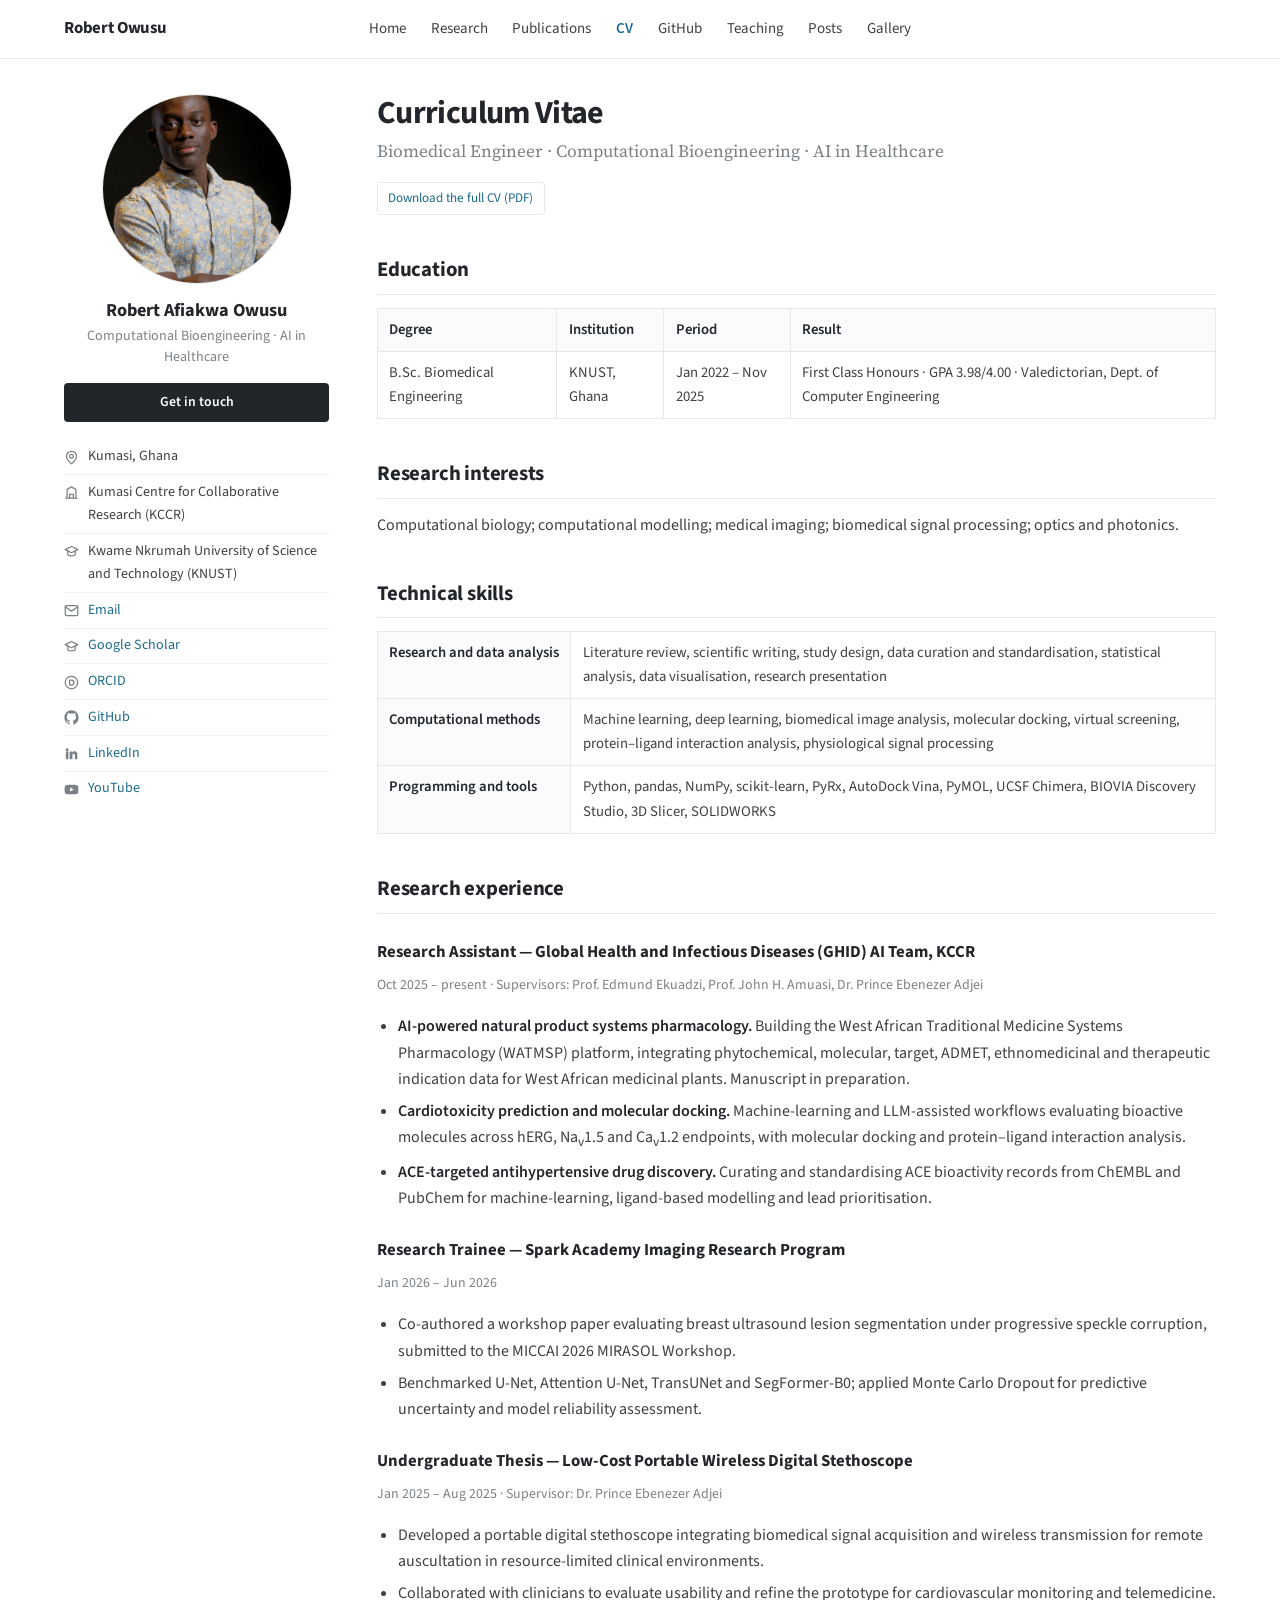
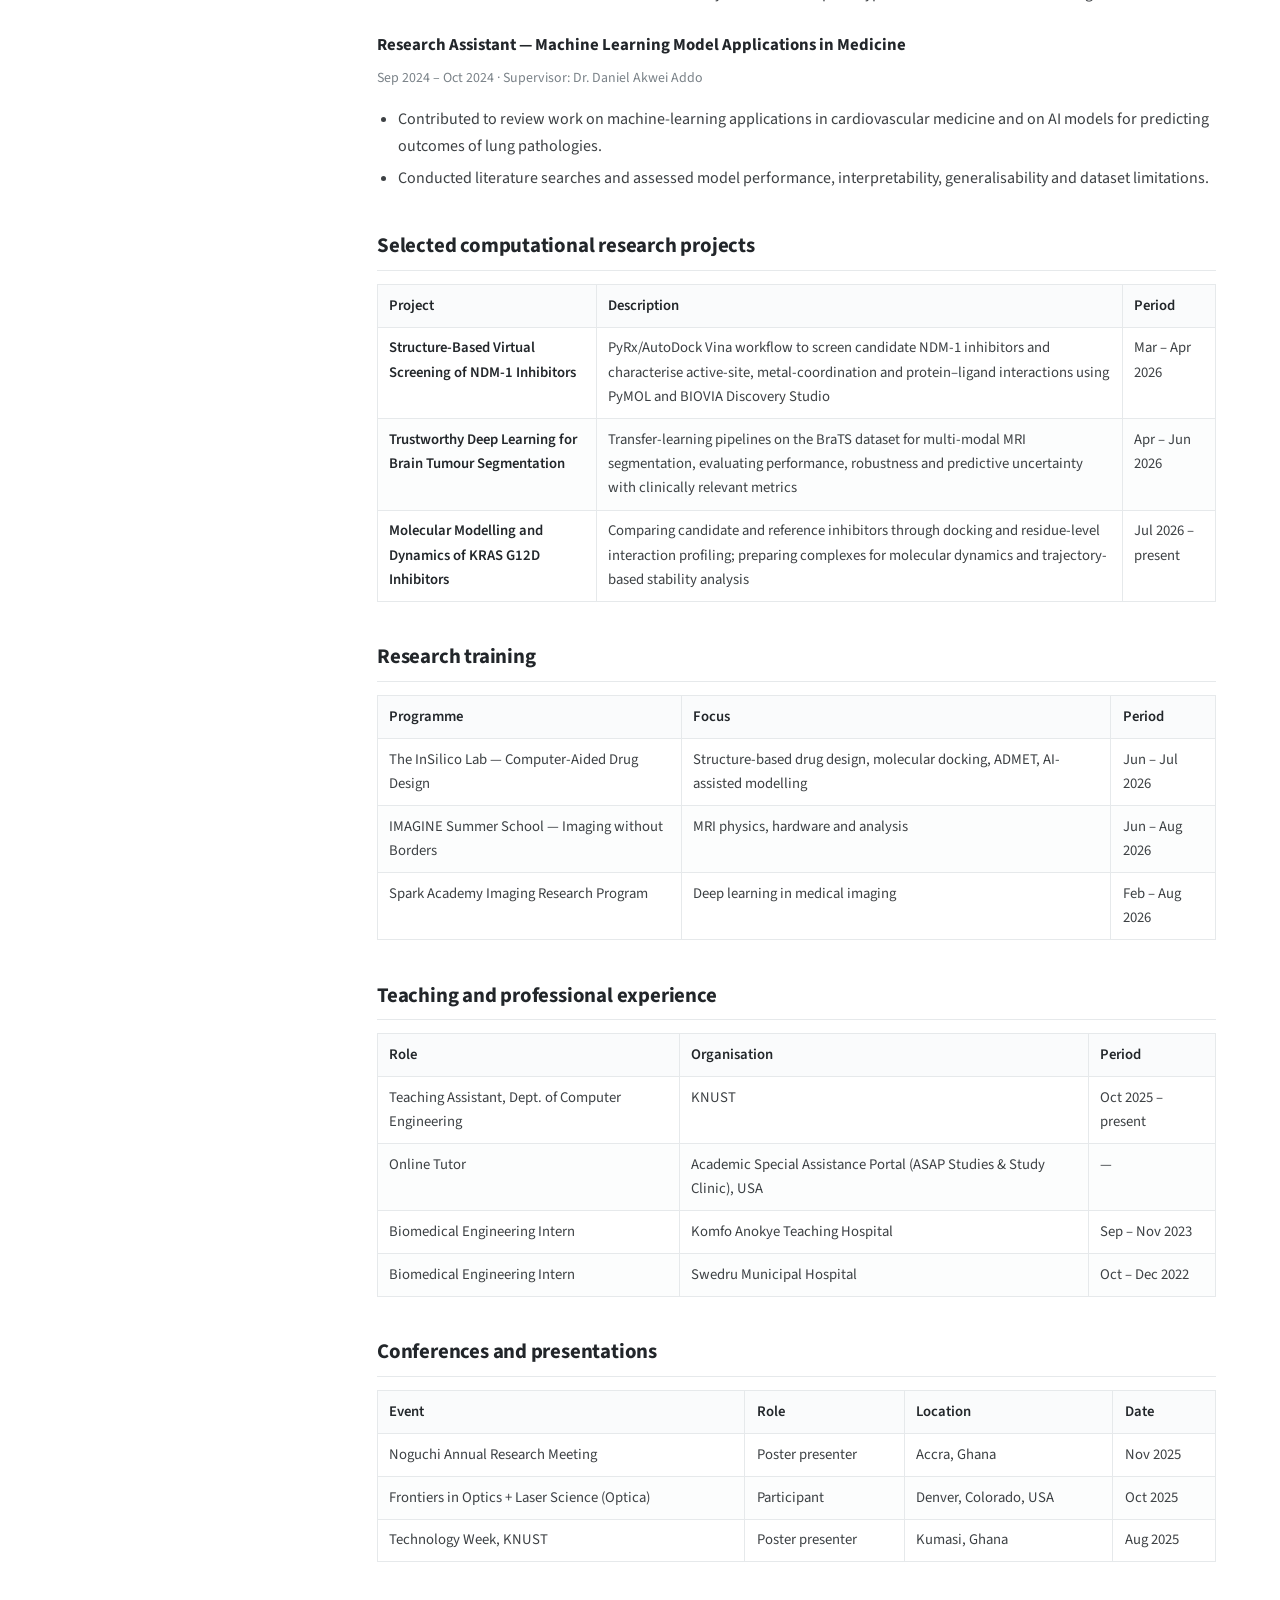
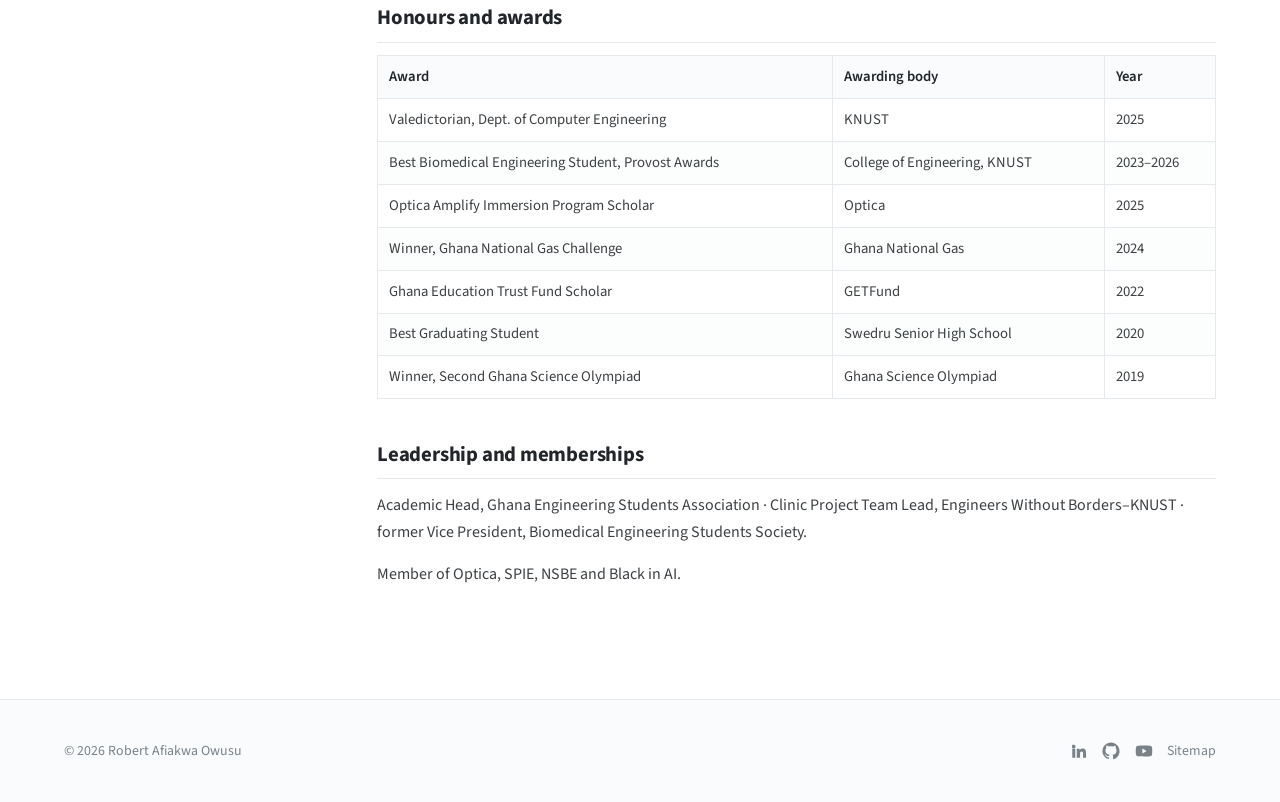
==== cv/index.html @ a3a6f6d8 "Research Portfolio" ====
<!DOCTYPE html>
<html lang="en">
<head>
<meta charset="utf-8">
<meta name="viewport" content="width=device-width, initial-scale=1">
<title>CV · Robert Afiakwa Owusu</title>
<meta name="description" content="Curriculum vitae of Robert Afiakwa Owusu.">
<meta name="author" content="Robert Afiakwa Owusu">
<meta property="og:site_name" content="Robert Afiakwa Owusu">
<meta property="og:title" content="CV">
<meta property="og:description" content="Curriculum vitae of Robert Afiakwa Owusu.">
<meta property="og:type" content="website">
<meta property="og:image" content="https://raowusu15.github.io/assets/img/headshot.jpg">
<meta name="theme-color" content="#ffffff">
<link rel="icon" href="../assets/img/headshot.jpg">
<link rel="preconnect" href="https://fonts.googleapis.com">
<link rel="preconnect" href="https://fonts.gstatic.com" crossorigin>
<link href="https://fonts.googleapis.com/css2?family=Source+Sans+3:wght@400;600;700&family=Source+Serif+4:opsz,wght@8..60,400;8..60,600&display=swap" rel="stylesheet">
<link rel="stylesheet" href="../assets/css/style.css">
</head>
<body data-root="../">
<a class="skip-link" href="#main">Skip to content</a>

<header class="masthead">
  <div class="masthead__inner">
    <a class="masthead__brand" href="../">Robert Owusu</a>
    <nav class="nav" aria-label="Main">
        <a href="../">Home</a>
        <a href="../research/">Research</a>
        <a href="../publications/">Publications</a>
        <a href="../cv/" aria-current="page">CV</a>
        <a href="../github/">GitHub</a>
        <a href="../teaching/">Teaching</a>
        <a href="../blog/">Posts</a>
        <a href="../gallery/">Gallery</a>
    </nav>
    <button class="nav-toggle" aria-label="Menu" aria-expanded="false">
      <svg width="18" height="18" viewBox="0 0 24 24" fill="none" stroke="currentColor" stroke-width="2" stroke-linecap="round"><path d="M3 6h18M3 12h18M3 18h18"/></svg>
    </button>
  </div>
</header>

<div class="wrap">
      <aside class="author">
        <div class="author__avatar">
          <img src="../assets/img/headshot.jpg" alt="Robert Afiakwa Owusu" width="190" height="190">
        </div>
        <div>
          <h2 class="author__name">Robert Afiakwa Owusu</h2>
          <p class="author__role">Computational Bioengineering &middot; AI in Healthcare</p>
          <a class="author__cta" href="mailto:robertowusu118@gmail.com">Get in touch</a>
          <ul class="author__meta">
            <li><svg viewBox="0 0 24 24" fill="none" stroke="currentColor" stroke-width="2" stroke-linecap="round" stroke-linejoin="round"><path d="M20 10c0 6-8 12-8 12s-8-6-8-12a8 8 0 0116 0z"/><circle cx="12" cy="10" r="3"/></svg><span>Kumasi, Ghana</span></li>
            <li><svg viewBox="0 0 24 24" fill="none" stroke="currentColor" stroke-width="2" stroke-linecap="round" stroke-linejoin="round"><path d="M3 21h18M5 21V7l7-4 7 4v14"/><path d="M9 21v-6h6v6"/></svg><span>Kumasi Centre for Collaborative Research (KCCR)</span></li>
            <li><svg viewBox="0 0 24 24" fill="none" stroke="currentColor" stroke-width="2" stroke-linecap="round" stroke-linejoin="round"><path d="M22 9 12 4 2 9l10 5 10-5z"/><path d="M6 11v5c0 1.7 2.7 3 6 3s6-1.3 6-3v-5"/></svg><span>Kwame Nkrumah University of Science and Technology (KNUST)</span></li>
            <li><svg viewBox="0 0 24 24" fill="none" stroke="currentColor" stroke-width="2" stroke-linecap="round" stroke-linejoin="round"><rect x="2" y="4" width="20" height="16" rx="2"/><path d="m2 6 10 7L22 6"/></svg><a href="mailto:robertowusu118@gmail.com">Email</a></li>
            <li><svg viewBox="0 0 24 24" fill="none" stroke="currentColor" stroke-width="2" stroke-linecap="round" stroke-linejoin="round"><path d="M22 9 12 4 2 9l10 5 10-5z"/><path d="M6 11v5c0 1.7 2.7 3 6 3s6-1.3 6-3v-5"/></svg><a href="https://scholar.google.com/citations?user=YOUR_ID" target="_blank" rel="noopener">Google Scholar</a></li>
            <li><svg viewBox="0 0 24 24" fill="none" stroke="currentColor" stroke-width="2" stroke-linecap="round" stroke-linejoin="round"><circle cx="12" cy="12" r="10"/><path d="M9 8v8M9 8h3a4 4 0 010 8H9"/></svg><a href="https://orcid.org/0000-0000-0000-0000" target="_blank" rel="noopener">ORCID</a></li>
            <li><svg viewBox="0 0 24 24" fill="currentColor"><path d="M12 .5C5.7.5.6 5.6.6 12c0 5 3.3 9.3 7.8 10.8.6.1.8-.2.8-.6v-2c-3.2.7-3.9-1.5-3.9-1.5-.5-1.3-1.3-1.7-1.3-1.7-1-.7.1-.7.1-.7 1.1.1 1.7 1.2 1.7 1.2 1 1.8 2.7 1.3 3.4 1 .1-.7.4-1.3.7-1.6-2.6-.3-5.3-1.3-5.3-5.8 0-1.3.5-2.3 1.2-3.2 0-.3-.5-1.5.1-3.1 0 0 1-.3 3.2 1.2a11 11 0 015.8 0C17.1 4.6 18 4.9 18 4.9c.6 1.6.2 2.8.1 3.1.8.9 1.2 1.9 1.2 3.2 0 4.5-2.7 5.5-5.3 5.8.4.4.8 1.1.8 2.2v3.3c0 .3.2.7.8.6 4.5-1.5 7.8-5.8 7.8-10.8C23.4 5.6 18.3.5 12 .5z"/></svg><a href="https://github.com/raowusu15" target="_blank" rel="noopener">GitHub</a></li>
            <li><svg viewBox="0 0 24 24" fill="currentColor"><path d="M4.98 3.5a2.5 2.5 0 11-.02 5 2.5 2.5 0 01.02-5zM3 8.98h4V21H3zM9 8.98h3.8v1.64h.06c.53-1 1.83-2.06 3.76-2.06 4.02 0 4.76 2.65 4.76 6.1V21h-4v-5.5c0-1.31-.02-3-1.83-3-1.83 0-2.11 1.43-2.11 2.9V21H9z"/></svg><a href="https://www.linkedin.com/in/robertowusu1" target="_blank" rel="noopener">LinkedIn</a></li>
            <li><svg viewBox="0 0 24 24" fill="currentColor"><path d="M23 12s0-3.4-.4-5a2.9 2.9 0 00-2-2C18.8 4.5 12 4.5 12 4.5s-6.8 0-8.6.5a2.9 2.9 0 00-2 2C1 8.6 1 12 1 12s0 3.4.4 5a2.9 2.9 0 002 2c1.8.5 8.6.5 8.6.5s6.8 0 8.6-.5a2.9 2.9 0 002-2c.4-1.6.4-5 .4-5zM9.8 15.3V8.7l5.7 3.3z"/></svg><a href="https://youtube.com/@calculusfamily7274" target="_blank" rel="noopener">YouTube</a></li>
          </ul>
        </div>
      </aside>
  <main class="content" id="main">
    <h1 class="page-title">Curriculum Vitae</h1>
    <p class="page-lede">Biomedical Engineer &middot; Computational Bioengineering &middot; AI in Healthcare</p>
    <p><a class="pill" href="../files/Robert_Owusu_CV.pdf" target="_blank" rel="noopener">Download the full CV (PDF)</a></p>

    <h2>Education</h2>
    <div class="table-wrap"><table>
      <thead><tr><th>Degree</th><th>Institution</th><th>Period</th><th>Result</th></tr></thead>
      <tbody><tr><td>B.Sc. Biomedical Engineering</td><td>KNUST, Ghana</td><td>Jan 2022 &ndash; Nov 2025</td>
      <td>First Class Honours &middot; GPA 3.98/4.00 &middot; Valedictorian, Dept. of Computer Engineering</td></tr></tbody>
    </table></div>

    <h2>Research interests</h2>
    <p>Computational biology; computational modelling; medical imaging; biomedical signal processing; optics and photonics.</p>

    <h2>Technical skills</h2>
    <div class="table-wrap"><table><tbody>
      <tr><th>Research and data analysis</th><td>Literature review, scientific writing, study design, data curation and standardisation, statistical analysis, data visualisation, research presentation</td></tr>
      <tr><th>Computational methods</th><td>Machine learning, deep learning, biomedical image analysis, molecular docking, virtual screening, protein&ndash;ligand interaction analysis, physiological signal processing</td></tr>
      <tr><th>Programming and tools</th><td>Python, pandas, NumPy, scikit-learn, PyRx, AutoDock Vina, PyMOL, UCSF Chimera, BIOVIA Discovery Studio, 3D Slicer, SOLIDWORKS</td></tr>
    </tbody></table></div>

    <h2>Research experience</h2>

    <h3>Research Assistant &mdash; Global Health and Infectious Diseases (GHID) AI Team, KCCR</h3>
    <p class="entry__meta">Oct 2025 &ndash; present &middot; Supervisors: Prof. Edmund Ekuadzi, Prof. John H. Amuasi, Dr. Prince Ebenezer Adjei</p>
    <ul>
      <li><strong>AI-powered natural product systems pharmacology.</strong> Building the West African Traditional
        Medicine Systems Pharmacology (WATMSP) platform, integrating phytochemical, molecular, target, ADMET,
        ethnomedicinal and therapeutic indication data for West African medicinal plants. Manuscript in preparation.</li>
      <li><strong>Cardiotoxicity prediction and molecular docking.</strong> Machine-learning and LLM-assisted
        workflows evaluating bioactive molecules across hERG, Na<sub>v</sub>1.5 and Ca<sub>v</sub>1.2 endpoints,
        with molecular docking and protein&ndash;ligand interaction analysis.</li>
      <li><strong>ACE-targeted antihypertensive drug discovery.</strong> Curating and standardising ACE
        bioactivity records from ChEMBL and PubChem for machine-learning, ligand-based modelling and lead
        prioritisation.</li>
    </ul>

    <h3>Research Trainee &mdash; Spark Academy Imaging Research Program</h3>
    <p class="entry__meta">Jan 2026 &ndash; Jun 2026</p>
    <ul>
      <li>Co-authored a workshop paper evaluating breast ultrasound lesion segmentation under progressive
        speckle corruption, submitted to the MICCAI 2026 MIRASOL Workshop.</li>
      <li>Benchmarked U-Net, Attention U-Net, TransUNet and SegFormer-B0; applied Monte Carlo Dropout for
        predictive uncertainty and model reliability assessment.</li>
    </ul>

    <h3>Undergraduate Thesis &mdash; Low-Cost Portable Wireless Digital Stethoscope</h3>
    <p class="entry__meta">Jan 2025 &ndash; Aug 2025 &middot; Supervisor: Dr. Prince Ebenezer Adjei</p>
    <ul>
      <li>Developed a portable digital stethoscope integrating biomedical signal acquisition and wireless
        transmission for remote auscultation in resource-limited clinical environments.</li>
      <li>Collaborated with clinicians to evaluate usability and refine the prototype for cardiovascular
        monitoring and telemedicine.</li>
    </ul>

    <h3>Research Assistant &mdash; Machine Learning Model Applications in Medicine</h3>
    <p class="entry__meta">Sep 2024 &ndash; Oct 2024 &middot; Supervisor: Dr. Daniel Akwei Addo</p>
    <ul>
      <li>Contributed to review work on machine-learning applications in cardiovascular medicine and on AI
        models for predicting outcomes of lung pathologies.</li>
      <li>Conducted literature searches and assessed model performance, interpretability, generalisability
        and dataset limitations.</li>
    </ul>

    <h2>Selected computational research projects</h2>
    <div class="table-wrap"><table>
      <thead><tr><th>Project</th><th>Description</th><th>Period</th></tr></thead>
      <tbody>
        <tr><td><strong>Structure-Based Virtual Screening of NDM-1 Inhibitors</strong></td>
            <td>PyRx/AutoDock Vina workflow to screen candidate NDM-1 inhibitors and characterise active-site,
                metal-coordination and protein&ndash;ligand interactions using PyMOL and BIOVIA Discovery Studio</td>
            <td>Mar &ndash; Apr 2026</td></tr>
        <tr><td><strong>Trustworthy Deep Learning for Brain Tumour Segmentation</strong></td>
            <td>Transfer-learning pipelines on the BraTS dataset for multi-modal MRI segmentation, evaluating
                performance, robustness and predictive uncertainty with clinically relevant metrics</td>
            <td>Apr &ndash; Jun 2026</td></tr>
        <tr><td><strong>Molecular Modelling and Dynamics of KRAS G12D Inhibitors</strong></td>
            <td>Comparing candidate and reference inhibitors through docking and residue-level interaction
                profiling; preparing complexes for molecular dynamics and trajectory-based stability analysis</td>
            <td>Jul 2026 &ndash; present</td></tr>
      </tbody>
    </table></div>

    <h2>Research training</h2>
    <div class="table-wrap"><table>
      <thead><tr><th>Programme</th><th>Focus</th><th>Period</th></tr></thead>
      <tbody>
        <tr><td>The InSilico Lab &mdash; Computer-Aided Drug Design</td><td>Structure-based drug design, molecular docking, ADMET, AI-assisted modelling</td><td>Jun &ndash; Jul 2026</td></tr>
        <tr><td>IMAGINE Summer School &mdash; Imaging without Borders</td><td>MRI physics, hardware and analysis</td><td>Jun &ndash; Aug 2026</td></tr>
        <tr><td>Spark Academy Imaging Research Program</td><td>Deep learning in medical imaging</td><td>Feb &ndash; Aug 2026</td></tr>
      </tbody>
    </table></div>

    <h2>Teaching and professional experience</h2>
    <div class="table-wrap"><table>
      <thead><tr><th>Role</th><th>Organisation</th><th>Period</th></tr></thead>
      <tbody>
        <tr><td>Teaching Assistant, Dept. of Computer Engineering</td><td>KNUST</td><td>Oct 2025 &ndash; present</td></tr>
        <tr><td>Online Tutor</td><td>Academic Special Assistance Portal (ASAP Studies &amp; Study Clinic), USA</td><td>&mdash;</td></tr>
        <tr><td>Biomedical Engineering Intern</td><td>Komfo Anokye Teaching Hospital</td><td>Sep &ndash; Nov 2023</td></tr>
        <tr><td>Biomedical Engineering Intern</td><td>Swedru Municipal Hospital</td><td>Oct &ndash; Dec 2022</td></tr>
      </tbody>
    </table></div>

    <h2>Conferences and presentations</h2>
    <div class="table-wrap"><table>
      <thead><tr><th>Event</th><th>Role</th><th>Location</th><th>Date</th></tr></thead>
      <tbody>
        <tr><td>Noguchi Annual Research Meeting</td><td>Poster presenter</td><td>Accra, Ghana</td><td>Nov 2025</td></tr>
        <tr><td>Frontiers in Optics + Laser Science (Optica)</td><td>Participant</td><td>Denver, Colorado, USA</td><td>Oct 2025</td></tr>
        <tr><td>Technology Week, KNUST</td><td>Poster presenter</td><td>Kumasi, Ghana</td><td>Aug 2025</td></tr>
      </tbody>
    </table></div>

    <h2>Honours and awards</h2>
    <div class="table-wrap"><table>
      <thead><tr><th>Award</th><th>Awarding body</th><th>Year</th></tr></thead>
      <tbody>
        <tr><td>Valedictorian, Dept. of Computer Engineering</td><td>KNUST</td><td>2025</td></tr>
        <tr><td>Best Biomedical Engineering Student, Provost Awards</td><td>College of Engineering, KNUST</td><td>2023&ndash;2026</td></tr>
        <tr><td>Optica Amplify Immersion Program Scholar</td><td>Optica</td><td>2025</td></tr>
        <tr><td>Winner, Ghana National Gas Challenge</td><td>Ghana National Gas</td><td>2024</td></tr>
        <tr><td>Ghana Education Trust Fund Scholar</td><td>GETFund</td><td>2022</td></tr>
        <tr><td>Best Graduating Student</td><td>Swedru Senior High School</td><td>2020</td></tr>
        <tr><td>Winner, Second Ghana Science Olympiad</td><td>Ghana Science Olympiad</td><td>2019</td></tr>
      </tbody>
    </table></div>

    <h2>Leadership and memberships</h2>
    <p>Academic Head, Ghana Engineering Students Association &middot; Clinic Project Team Lead, Engineers
      Without Borders&ndash;KNUST &middot; former Vice President, Biomedical Engineering Students Society.</p>
    <p>Member of Optica, SPIE, NSBE and Black in AI.</p>

  </main>
</div>

<footer class="footer">
  <div class="footer__inner">
    <p>&copy; <span id="year">2026</span> Robert Afiakwa Owusu</p>
    <div class="footer__social">
      <a href="https://www.linkedin.com/in/robertowusu1" target="_blank" rel="noopener" aria-label="LinkedIn"><svg viewBox="0 0 24 24" fill="currentColor"><path d="M4.98 3.5a2.5 2.5 0 11-.02 5 2.5 2.5 0 01.02-5zM3 8.98h4V21H3zM9 8.98h3.8v1.64h.06c.53-1 1.83-2.06 3.76-2.06 4.02 0 4.76 2.65 4.76 6.1V21h-4v-5.5c0-1.31-.02-3-1.83-3-1.83 0-2.11 1.43-2.11 2.9V21H9z"/></svg></a>
      <a href="https://github.com/raowusu15" target="_blank" rel="noopener" aria-label="GitHub"><svg viewBox="0 0 24 24" fill="currentColor"><path d="M12 .5C5.7.5.6 5.6.6 12c0 5 3.3 9.3 7.8 10.8.6.1.8-.2.8-.6v-2c-3.2.7-3.9-1.5-3.9-1.5-.5-1.3-1.3-1.7-1.3-1.7-1-.7.1-.7.1-.7 1.1.1 1.7 1.2 1.7 1.2 1 1.8 2.7 1.3 3.4 1 .1-.7.4-1.3.7-1.6-2.6-.3-5.3-1.3-5.3-5.8 0-1.3.5-2.3 1.2-3.2 0-.3-.5-1.5.1-3.1 0 0 1-.3 3.2 1.2a11 11 0 015.8 0C17.1 4.6 18 4.9 18 4.9c.6 1.6.2 2.8.1 3.1.8.9 1.2 1.9 1.2 3.2 0 4.5-2.7 5.5-5.3 5.8.4.4.8 1.1.8 2.2v3.3c0 .3.2.7.8.6 4.5-1.5 7.8-5.8 7.8-10.8C23.4 5.6 18.3.5 12 .5z"/></svg></a>
      <a href="https://youtube.com/@calculusfamily7274" target="_blank" rel="noopener" aria-label="YouTube"><svg viewBox="0 0 24 24" fill="currentColor"><path d="M23 12s0-3.4-.4-5a2.9 2.9 0 00-2-2C18.8 4.5 12 4.5 12 4.5s-6.8 0-8.6.5a2.9 2.9 0 00-2 2C1 8.6 1 12 1 12s0 3.4.4 5a2.9 2.9 0 002 2c1.8.5 8.6.5 8.6.5s6.8 0 8.6-.5a2.9 2.9 0 002-2c.4-1.6.4-5 .4-5zM9.8 15.3V8.7l5.7 3.3z"/></svg></a>
      <a href="../sitemap/">Sitemap</a>
    </div>
  </div>
</footer>

<script src="../assets/js/site.js"></script>
</body>
</html>
---- assets/css/style.css ----
/* ==========================================================================
   Robert Afiakwa Owusu — personal academic site
   Light academic layout: sticky masthead + sticky author sidebar + content.
   ========================================================================== */

:root{
  --bg:#ffffff;
  --bg-soft:#fafbfc;
  --text:#3d4144;
  --text-strong:#22262a;
  --muted:#7a8288;
  --border:#e6e9eb;
  --border-soft:#f1f3f4;
  --link:#1c6b8c;
  --link-hover:#12495f;
  --accent:#0f5c4a;
  --radius:4px;
  --sidebar-w:265px;
  --max:1200px;
  --masthead-h:58px;
  --font-ui:"Source Sans 3","Source Sans Pro",-apple-system,BlinkMacSystemFont,"Segoe UI",Helvetica,Arial,sans-serif;
  --font-serif:"Source Serif 4",Georgia,"Times New Roman",serif;
}

*,*::before,*::after{box-sizing:border-box;}

html{-webkit-text-size-adjust:100%;scroll-behavior:smooth;}

body{
  margin:0;
  background:var(--bg);
  color:var(--text);
  font-family:var(--font-ui);
  font-size:16px;
  line-height:1.65;
  -webkit-font-smoothing:antialiased;
}

img{max-width:100%;height:auto;display:block;}

a{color:var(--link);text-decoration:none;}
a:hover{color:var(--link-hover);text-decoration:underline;}

:focus-visible{outline:2px solid var(--link);outline-offset:2px;}

.skip-link{
  position:absolute;left:-9999px;top:0;background:var(--text-strong);color:#fff;
  padding:.6rem 1rem;z-index:200;
}
.skip-link:focus{left:0;}

/* ---------------------------------------------------------------- masthead */
.masthead{
  position:sticky;top:0;z-index:100;
  background:rgba(255,255,255,.96);
  backdrop-filter:saturate(180%) blur(8px);
  border-bottom:1px solid var(--border);
}
.masthead__inner{
  max-width:var(--max);margin:0 auto;padding:0 1.5rem;
  height:var(--masthead-h);
  display:grid;grid-template-columns:1fr auto 1fr;align-items:center;gap:1rem;
}
.masthead__brand{justify-self:start;}
.masthead__inner .nav{justify-self:center;}
.masthead__inner .nav-toggle{justify-self:end;}
.masthead__brand{
  font-weight:700;font-size:1.05rem;letter-spacing:-.01em;color:var(--text-strong);
  text-decoration:none;white-space:nowrap;
}
.masthead__brand:hover{color:var(--link);text-decoration:none;}

.nav{display:flex;align-items:center;gap:.15rem;}
.nav a{
  color:var(--text);font-size:.94rem;font-weight:400;
  padding:.45rem .7rem;border-radius:var(--radius);text-decoration:none;
  white-space:nowrap;
}
.nav a:hover{background:var(--border-soft);color:var(--link);text-decoration:none;}
.nav a[aria-current="page"]{color:var(--link);font-weight:600;}

.nav-toggle{
  display:none;background:none;border:1px solid var(--border);border-radius:var(--radius);
  padding:.4rem .55rem;cursor:pointer;color:var(--text-strong);
}

/* ------------------------------------------------------------------ layout */
.wrap{
  max-width:var(--max);margin:0 auto;padding:2.2rem 1.5rem 4rem;
  display:grid;grid-template-columns:var(--sidebar-w) 1fr;gap:3rem;
  align-items:start;
}

/* ----------------------------------------------------------- author sidebar */
.author{position:sticky;top:calc(var(--masthead-h) + 1.75rem);}
.author__avatar img{
  width:190px;height:190px;object-fit:cover;border-radius:50%;
  border:1px solid var(--border);margin:0 auto .95rem;
}
.author__name{
  font-size:1.14rem;font-weight:700;color:var(--text-strong);
  margin:0 0 .2rem;line-height:1.3;text-align:center;
}
.author__role{
  font-size:.88rem;color:var(--muted);margin:0 0 1rem;text-align:center;line-height:1.45;
}
.author__cta{
  display:block;text-align:center;background:var(--text-strong);color:#fff;
  font-size:.86rem;font-weight:600;padding:.5rem 1rem;border-radius:var(--radius);
  text-decoration:none;margin-bottom:1.1rem;
}
.author__cta:hover{background:var(--accent);color:#fff;text-decoration:none;}

.author__meta{list-style:none;margin:0;padding:0;font-size:.88rem;}
.author__meta li{
  display:flex;align-items:flex-start;gap:.55rem;
  padding:.36rem 0;color:var(--text);
}
.author__meta li + li{border-top:1px solid var(--border-soft);}
.author__meta svg{width:15px;height:15px;flex:0 0 15px;margin-top:.28rem;color:var(--muted);}
.author__meta a{word-break:break-word;}

/* ----------------------------------------------------------------- content */
.content{min-width:0;}

.page-title{
  font-size:2rem;font-weight:700;line-height:1.2;letter-spacing:-.02em;
  color:var(--text-strong);margin:0 0 .35rem;
}
.page-lede{
  font-family:var(--font-serif);font-size:1.08rem;color:var(--muted);
  margin:0 0 1.6rem;line-height:1.6;
}
.rule{border:0;border-top:1px solid var(--border);margin:2.2rem 0;}

.content h2{
  font-size:1.3rem;font-weight:700;color:var(--text-strong);
  margin:2.4rem 0 .8rem;padding-bottom:.4rem;border-bottom:1px solid var(--border);
  letter-spacing:-.01em;
}
.content h3{font-size:1.05rem;font-weight:700;color:var(--text-strong);margin:1.6rem 0 .45rem;}
.content h4{font-size:.95rem;font-weight:700;color:var(--text-strong);margin:1.1rem 0 .3rem;}
.content p{margin:0 0 1rem;}
.content ul,.content ol{margin:0 0 1rem;padding-left:1.3rem;}
.content li{margin-bottom:.35rem;}
.content strong{color:var(--text-strong);font-weight:600;}

.prose-serif{font-family:var(--font-serif);font-size:1.04rem;line-height:1.7;}

/* --------------------------------------------------------------- research  */
.areas{display:grid;grid-template-columns:repeat(2,1fr);gap:1rem;margin:1.2rem 0 0;}
.area{
  border:1px solid var(--border);border-radius:var(--radius);overflow:hidden;
  background:var(--bg);transition:border-color .18s ease, transform .18s ease;
}
.area:hover{border-color:var(--link);transform:translateY(-2px);}
.area__img{aspect-ratio:16/9;overflow:hidden;background:var(--bg-soft);}
.area__img img{width:100%;height:100%;object-fit:cover;}
.area__body{padding:.85rem 1rem 1rem;}
.area__body h3{margin:0 0 .3rem;font-size:1rem;color:var(--text-strong);}
.area__body p{margin:0;font-size:.9rem;color:var(--muted);line-height:1.55;}
.area__sub{list-style:none;margin:.6rem 0 0;padding:0;}
.area__sub li{
  font-size:.86rem;color:var(--text);margin:0;padding:.28rem 0 .28rem .85rem;
  position:relative;line-height:1.45;
}
.area__sub li::before{
  content:"";position:absolute;left:0;top:.72em;
  width:4px;height:4px;border-radius:50%;background:var(--accent);
}
.area__sub li strong{color:var(--text-strong);font-weight:600;}
.area--wide{grid-column:1 / -1;}
.area__training{
  margin-top:.7rem;padding-top:.6rem;border-top:1px solid var(--border-soft);
  font-size:.82rem;color:var(--muted);
}
.area__training a{font-weight:600;}

/* ----------------------------------------------------------------- tables  */
.table-wrap{overflow-x:auto;margin:0 0 1.2rem;}
table{border-collapse:collapse;width:100%;font-size:.92rem;}
th,td{border:1px solid var(--border);padding:.55rem .7rem;text-align:left;vertical-align:top;}
th{background:var(--bg-soft);font-weight:600;color:var(--text-strong);white-space:nowrap;}
tbody tr:nth-child(even){background:#fcfdfd;}

/* -------------------------------------------------------------- list items */
.entry{padding:1.1rem 0;border-bottom:1px solid var(--border-soft);}
.entry:first-of-type{padding-top:.4rem;}
.entry__title{font-size:1.02rem;font-weight:700;color:var(--text-strong);margin:0 0 .25rem;line-height:1.4;}
.entry__title a{color:var(--text-strong);}
.entry__title a:hover{color:var(--link);}
.entry__meta{font-size:.87rem;color:var(--muted);margin:0 0 .4rem;}
.entry__venue{font-style:italic;}
.entry__desc{font-size:.93rem;margin:0 0 .5rem;}
.entry__links{display:flex;flex-wrap:wrap;gap:.4rem;}

.tag{
  display:inline-block;font-size:.74rem;font-weight:600;letter-spacing:.04em;
  text-transform:uppercase;padding:.16rem .5rem;border-radius:2px;
  background:var(--bg-soft);border:1px solid var(--border);color:var(--muted);
}
.tag--live{background:#eef7f2;border-color:#cde6da;color:var(--accent);}
.tag--prep{background:#fdf6ec;border-color:#f0e0c6;color:#8a6321;}

.pill{
  display:inline-block;font-size:.82rem;padding:.3rem .65rem;border-radius:var(--radius);
  border:1px solid var(--border);color:var(--link);text-decoration:none;background:var(--bg);
}
.pill:hover{border-color:var(--link);background:var(--bg-soft);text-decoration:none;}

.year-heading{
  font-size:.82rem;font-weight:700;letter-spacing:.09em;text-transform:uppercase;
  color:var(--muted);margin:2rem 0 .5rem;padding-bottom:.3rem;border-bottom:1px solid var(--border);
}

/* ---------------------------------------------------------------- gallery  */
.album{margin-bottom:2.6rem;}
.album__head h2{margin-bottom:.3rem;}
.album__note{font-size:.93rem;color:var(--muted);margin:0 0 1rem;}
.grid-photos{
  display:grid;grid-template-columns:repeat(auto-fill,minmax(190px,1fr));gap:.7rem;
}
.photo{
  border:1px solid var(--border);border-radius:var(--radius);overflow:hidden;
  aspect-ratio:1/1;background:var(--bg-soft);cursor:zoom-in;padding:0;
}
.photo img{
  width:100%;height:100%;object-fit:cover;
  transition:transform .3s ease,opacity .2s ease;
}
.photo:hover img{transform:scale(1.05);opacity:.92;}

.lightbox{
  position:fixed;inset:0;background:rgba(15,18,20,.94);z-index:300;
  display:none;align-items:center;justify-content:center;padding:2rem;
}
.lightbox[open],.lightbox.is-open{display:flex;}
.lightbox img{max-width:100%;max-height:86vh;border-radius:var(--radius);}
.lightbox__close{
  position:absolute;top:1rem;right:1.25rem;background:none;border:0;color:#fff;
  font-size:2.2rem;line-height:1;cursor:pointer;padding:.2rem .5rem;
}
.lightbox__cap{
  position:absolute;bottom:1.2rem;left:0;right:0;text-align:center;color:#e8ebed;font-size:.9rem;
}

/* ------------------------------------------------------------------ notes  */
.callout{
  border-left:3px solid var(--accent);background:var(--bg-soft);
  padding:.85rem 1.1rem;margin:1.2rem 0;font-size:.92rem;border-radius:0 var(--radius) var(--radius) 0;
}
.callout p:last-child{margin-bottom:0;}

.empty{
  border:1px dashed var(--border);border-radius:var(--radius);
  padding:2rem 1.5rem;text-align:center;color:var(--muted);font-size:.94rem;
}

/* ----------------------------------------------------------------- footer  */
.footer{border-top:1px solid var(--border);background:var(--bg-soft);margin-top:2rem;}
.footer__inner{
  max-width:var(--max);margin:0 auto;padding:1.6rem 1.5rem;
  display:flex;flex-wrap:wrap;gap:1rem;align-items:center;justify-content:space-between;
  font-size:.87rem;color:var(--muted);
}
.footer__social{display:flex;gap:.9rem;align-items:center;}
.footer__social a{color:var(--muted);display:inline-flex;}
.footer__social a:hover{color:var(--link);}
.footer__social svg{width:18px;height:18px;}

/* -------------------------------------------------------------- responsive */
@media (max-width:980px){
  .wrap{grid-template-columns:1fr;gap:2rem;padding-top:1.6rem;}
  .author{position:static;display:grid;grid-template-columns:150px 1fr;gap:1.4rem;align-items:start;
          padding-bottom:1.5rem;border-bottom:1px solid var(--border);}
  .author__avatar img{width:150px;height:150px;margin:0;}
  .author__name,.author__role{text-align:left;}
  .author__cta{display:inline-block;}
  .areas{grid-template-columns:1fr;}
}

@media (max-width:720px){
  .nav{
    display:none;position:absolute;top:var(--masthead-h);left:0;right:0;
    flex-direction:column;align-items:stretch;gap:0;
    background:#fff;border-bottom:1px solid var(--border);padding:.4rem .8rem .8rem;
    box-shadow:0 8px 24px rgba(0,0,0,.06);
  }
  .nav.is-open{display:flex;}
  .nav a{padding:.6rem .5rem;border-bottom:1px solid var(--border-soft);border-radius:0;}
  .nav-toggle{display:inline-flex;}
  .author{grid-template-columns:1fr;}
  .author__avatar img{width:130px;height:130px;}
  .page-title{font-size:1.6rem;}
  .grid-photos{grid-template-columns:repeat(auto-fill,minmax(140px,1fr));}
}

@media (prefers-reduced-motion:reduce){
  *{animation:none !important;transition:none !important;scroll-behavior:auto !important;}
}

@media print{
  .masthead,.footer,.author__cta,.nav-toggle{display:none !important;}
  .wrap{grid-template-columns:1fr;padding:0;}
  a{color:#000;text-decoration:none;}
}


/* ---------------------------------------------------- research page (v2) */
.research-areas{
  display:grid;grid-template-columns:repeat(3,1fr);gap:1.1rem;margin:1.2rem 0 0;
}
.rarea{
  border:1px solid var(--border);border-radius:var(--radius);overflow:hidden;
  background:var(--bg);transition:border-color .18s ease, transform .18s ease;
}
.rarea:hover{border-color:var(--link);transform:translateY(-2px);}
.rarea__img{aspect-ratio:16/10;overflow:hidden;background:var(--bg-soft);}
.rarea__img img{width:100%;height:100%;object-fit:cover;}
.rarea__body{padding:.85rem 1rem 1rem;}
.rarea__body h3{margin:0 0 .3rem;font-size:1rem;color:var(--text-strong);line-height:1.35;}
.rarea__body p{margin:0;font-size:.88rem;color:var(--muted);line-height:1.55;}

/* active research blocks */
.active-block{
  border:1px solid var(--border);border-radius:var(--radius);overflow:hidden;
  background:var(--bg);margin-bottom:1.6rem;
}
.active-block__img{
  width:100%;max-height:300px;overflow:hidden;background:var(--bg-soft);
  border-bottom:1px solid var(--border);
}
.active-block__img img{width:100%;height:100%;object-fit:cover;display:block;}
.active-block__body{padding:1.1rem 1.3rem 1.3rem;}
.active-block__body h3{
  margin:0 0 .2rem;font-size:1.12rem;color:var(--text-strong);letter-spacing:-.01em;
}
.active-block__lede{
  margin:0 0 .9rem;font-size:.92rem;color:var(--muted);line-height:1.6;
}
.work-list{list-style:none;margin:0;padding:0;}
.work-list li{
  position:relative;padding:.5rem 0 .5rem 1.05rem;font-size:.93rem;line-height:1.55;
  border-top:1px solid var(--border-soft);
}
.work-list li:first-child{border-top:0;}
.work-list li::before{
  content:"";position:absolute;left:0;top:1.05em;
  width:5px;height:5px;border-radius:50%;background:var(--accent);
}
.work-list strong{color:var(--text-strong);font-weight:600;}
.work-list .work-meta{display:block;font-size:.83rem;color:var(--muted);margin-top:.12rem;}

@media (max-width:980px){
  .research-areas{grid-template-columns:1fr;}
}
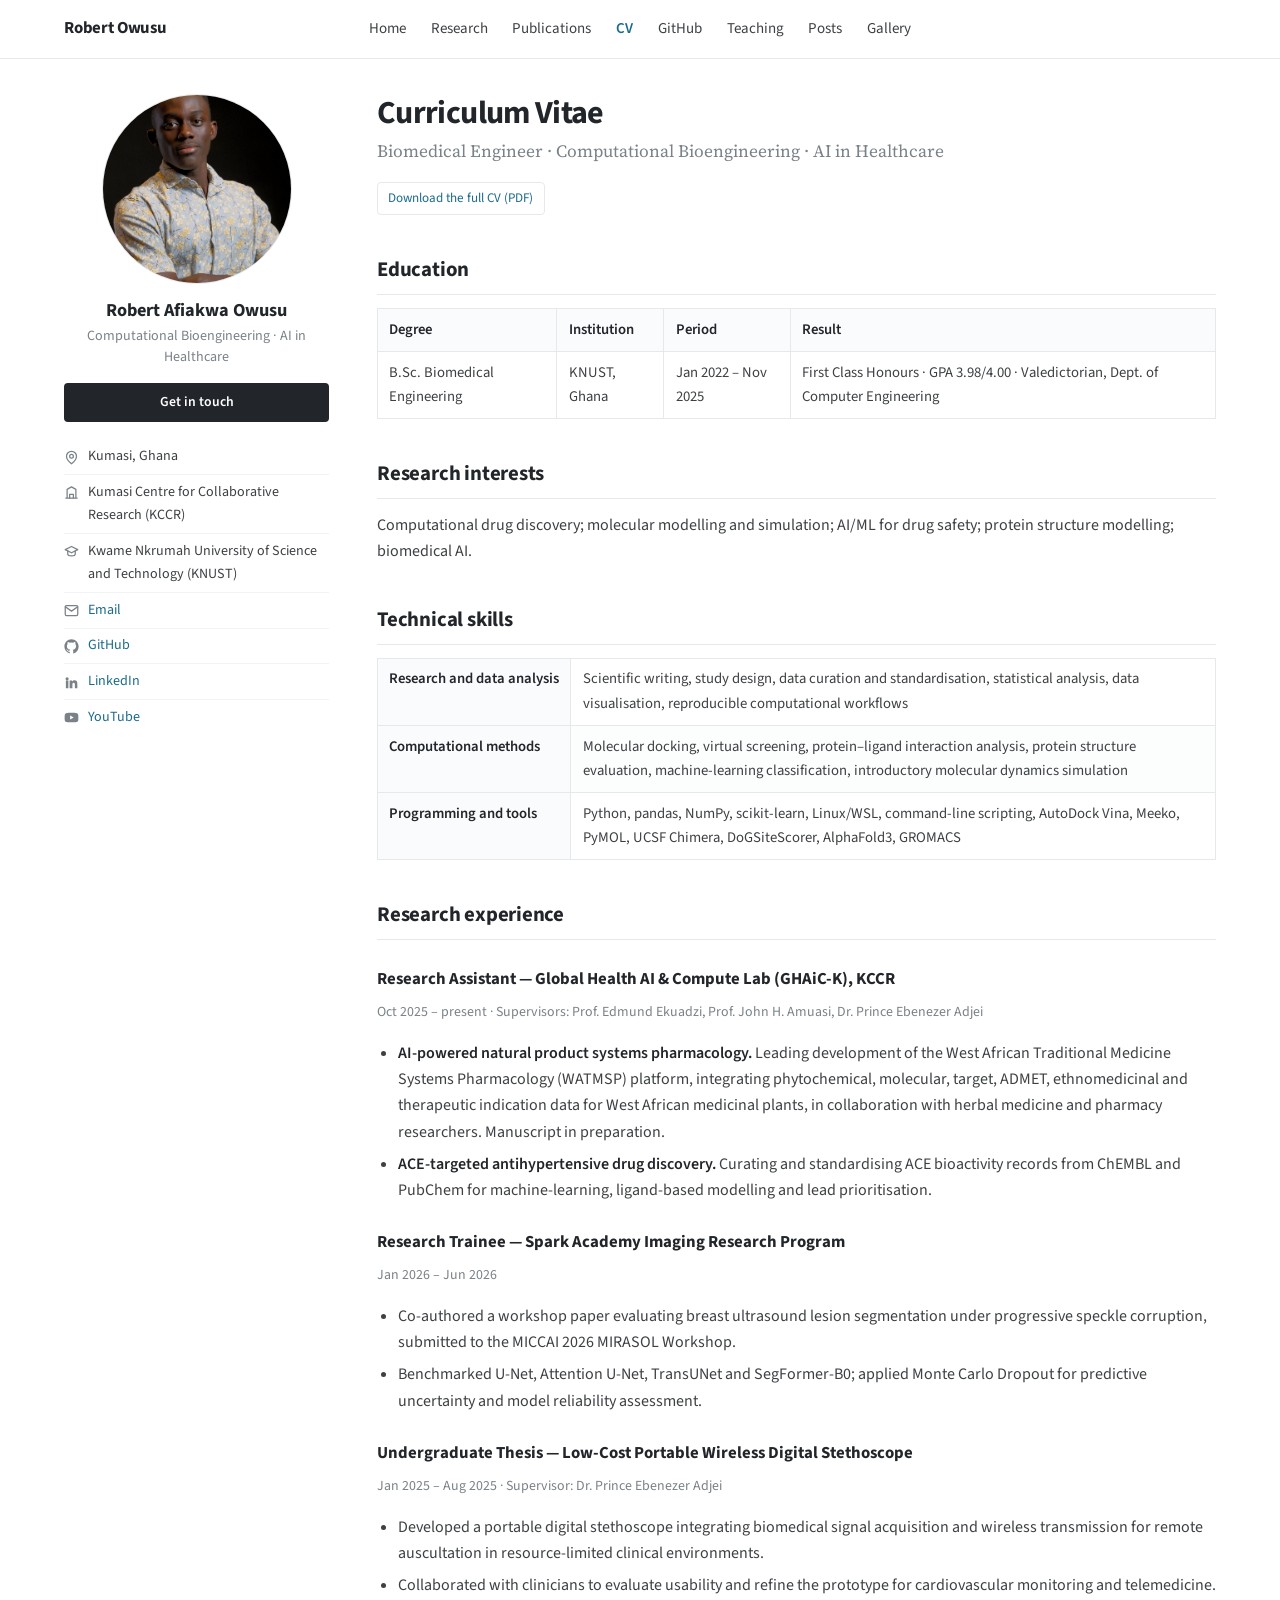
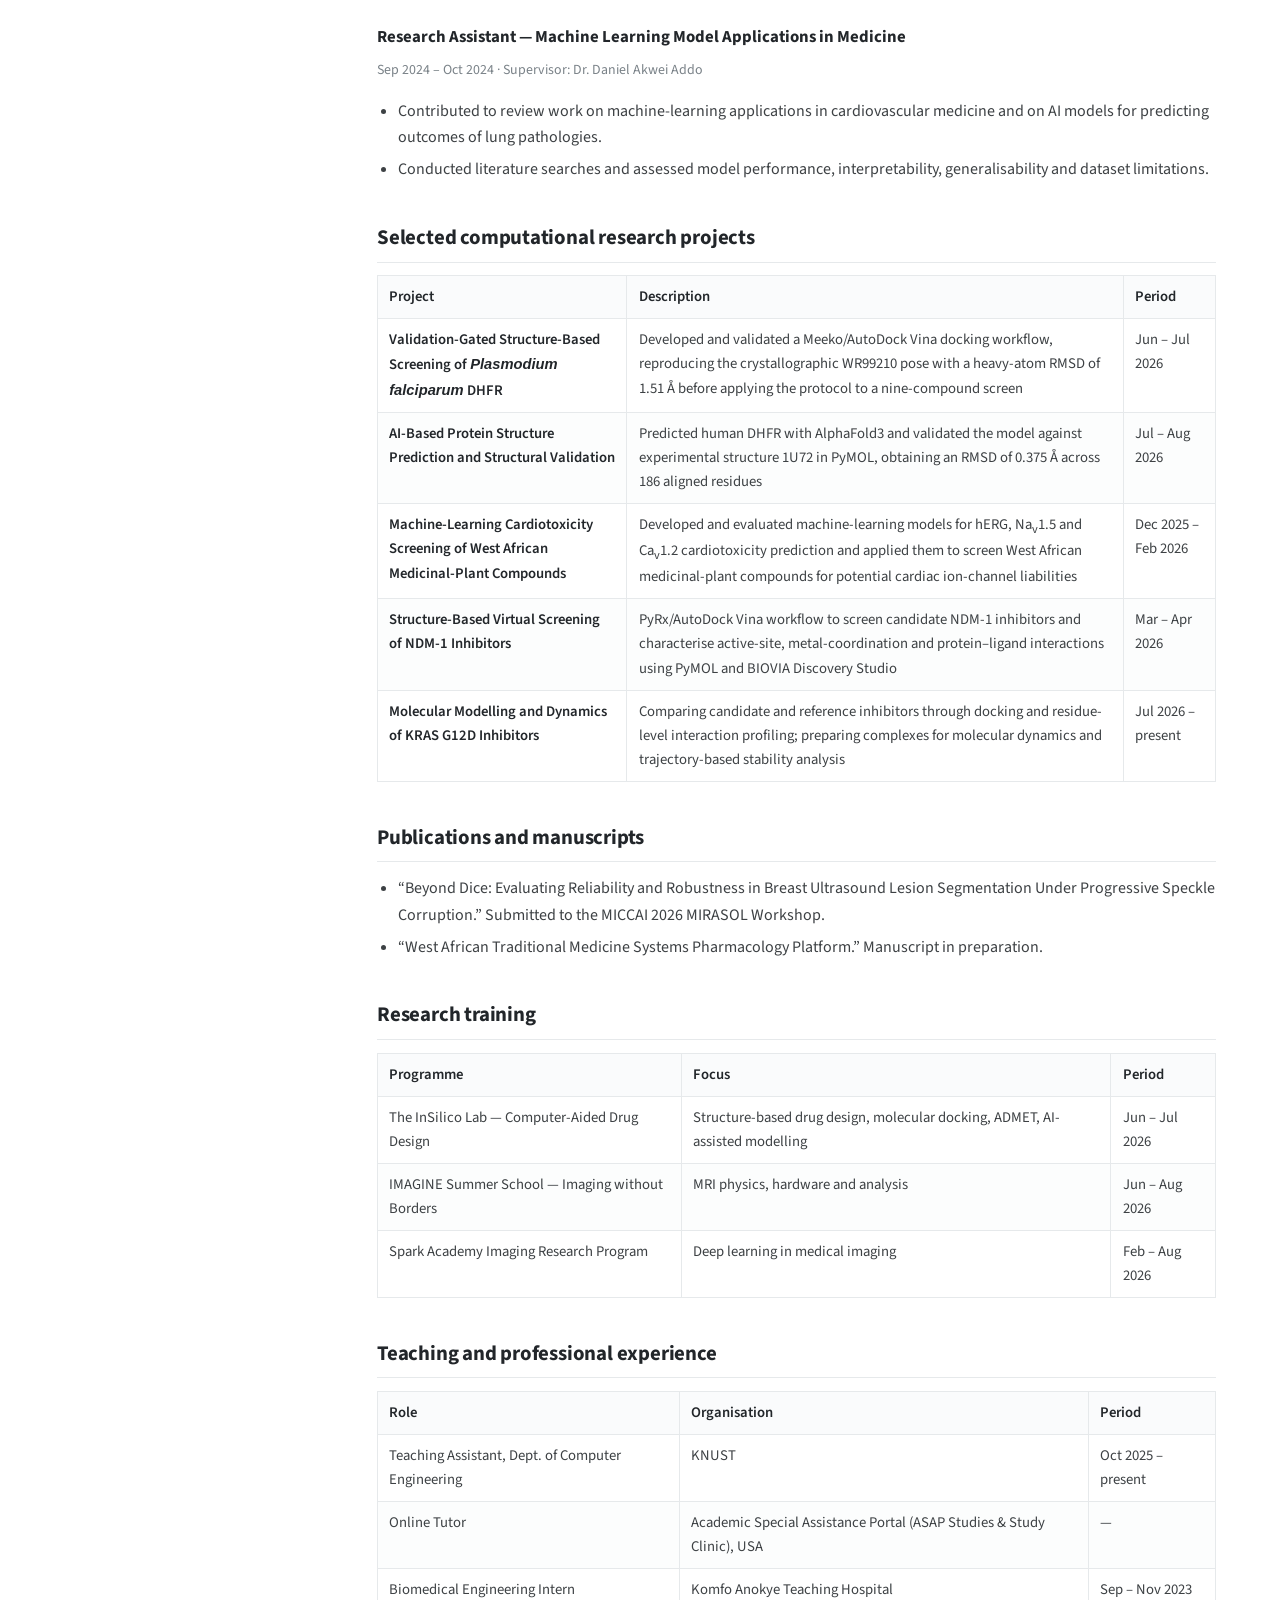
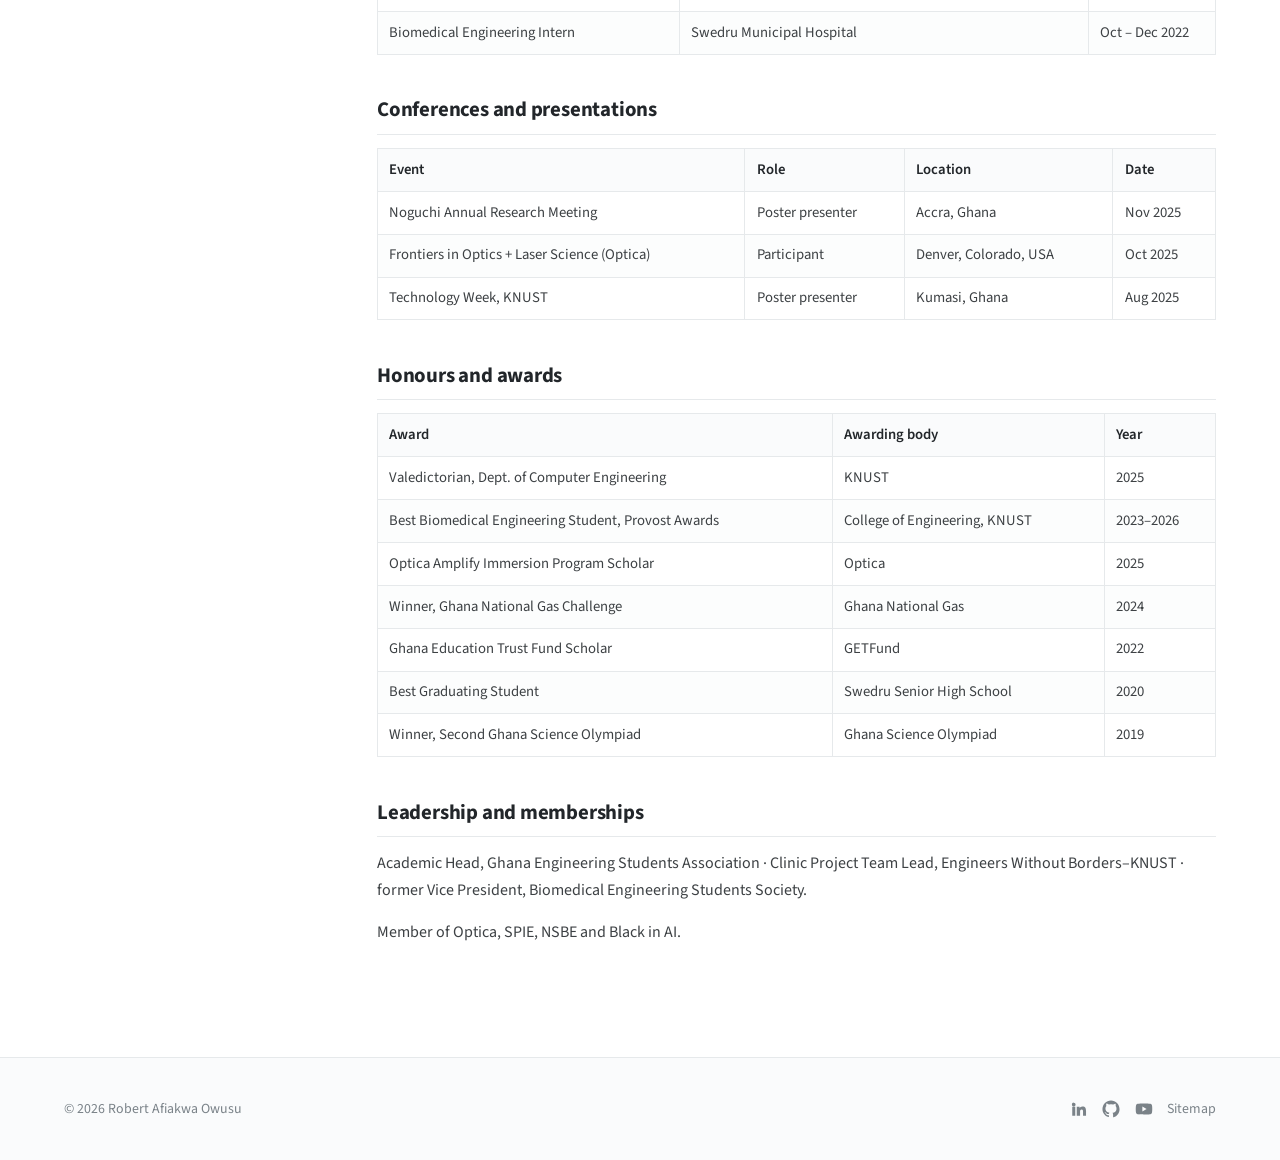
==== commit ca24064d: "Pages" ====
--- a/cv/index.html
+++ b/cv/index.html
@@ -54,8 +54,6 @@
             <li><svg viewBox="0 0 24 24" fill="none" stroke="currentColor" stroke-width="2" stroke-linecap="round" stroke-linejoin="round"><path d="M3 21h18M5 21V7l7-4 7 4v14"/><path d="M9 21v-6h6v6"/></svg><span>Kumasi Centre for Collaborative Research (KCCR)</span></li>
             <li><svg viewBox="0 0 24 24" fill="none" stroke="currentColor" stroke-width="2" stroke-linecap="round" stroke-linejoin="round"><path d="M22 9 12 4 2 9l10 5 10-5z"/><path d="M6 11v5c0 1.7 2.7 3 6 3s6-1.3 6-3v-5"/></svg><span>Kwame Nkrumah University of Science and Technology (KNUST)</span></li>
             <li><svg viewBox="0 0 24 24" fill="none" stroke="currentColor" stroke-width="2" stroke-linecap="round" stroke-linejoin="round"><rect x="2" y="4" width="20" height="16" rx="2"/><path d="m2 6 10 7L22 6"/></svg><a href="mailto:robertowusu118@gmail.com">Email</a></li>
-            <li><svg viewBox="0 0 24 24" fill="none" stroke="currentColor" stroke-width="2" stroke-linecap="round" stroke-linejoin="round"><path d="M22 9 12 4 2 9l10 5 10-5z"/><path d="M6 11v5c0 1.7 2.7 3 6 3s6-1.3 6-3v-5"/></svg><a href="https://scholar.google.com/citations?user=YOUR_ID" target="_blank" rel="noopener">Google Scholar</a></li>
-            <li><svg viewBox="0 0 24 24" fill="none" stroke="currentColor" stroke-width="2" stroke-linecap="round" stroke-linejoin="round"><circle cx="12" cy="12" r="10"/><path d="M9 8v8M9 8h3a4 4 0 010 8H9"/></svg><a href="https://orcid.org/0000-0000-0000-0000" target="_blank" rel="noopener">ORCID</a></li>
             <li><svg viewBox="0 0 24 24" fill="currentColor"><path d="M12 .5C5.7.5.6 5.6.6 12c0 5 3.3 9.3 7.8 10.8.6.1.8-.2.8-.6v-2c-3.2.7-3.9-1.5-3.9-1.5-.5-1.3-1.3-1.7-1.3-1.7-1-.7.1-.7.1-.7 1.1.1 1.7 1.2 1.7 1.2 1 1.8 2.7 1.3 3.4 1 .1-.7.4-1.3.7-1.6-2.6-.3-5.3-1.3-5.3-5.8 0-1.3.5-2.3 1.2-3.2 0-.3-.5-1.5.1-3.1 0 0 1-.3 3.2 1.2a11 11 0 015.8 0C17.1 4.6 18 4.9 18 4.9c.6 1.6.2 2.8.1 3.1.8.9 1.2 1.9 1.2 3.2 0 4.5-2.7 5.5-5.3 5.8.4.4.8 1.1.8 2.2v3.3c0 .3.2.7.8.6 4.5-1.5 7.8-5.8 7.8-10.8C23.4 5.6 18.3.5 12 .5z"/></svg><a href="https://github.com/raowusu15" target="_blank" rel="noopener">GitHub</a></li>
             <li><svg viewBox="0 0 24 24" fill="currentColor"><path d="M4.98 3.5a2.5 2.5 0 11-.02 5 2.5 2.5 0 01.02-5zM3 8.98h4V21H3zM9 8.98h3.8v1.64h.06c.53-1 1.83-2.06 3.76-2.06 4.02 0 4.76 2.65 4.76 6.1V21h-4v-5.5c0-1.31-.02-3-1.83-3-1.83 0-2.11 1.43-2.11 2.9V21H9z"/></svg><a href="https://www.linkedin.com/in/robertowusu1" target="_blank" rel="noopener">LinkedIn</a></li>
             <li><svg viewBox="0 0 24 24" fill="currentColor"><path d="M23 12s0-3.4-.4-5a2.9 2.9 0 00-2-2C18.8 4.5 12 4.5 12 4.5s-6.8 0-8.6.5a2.9 2.9 0 00-2 2C1 8.6 1 12 1 12s0 3.4.4 5a2.9 2.9 0 002 2c1.8.5 8.6.5 8.6.5s6.8 0 8.6-.5a2.9 2.9 0 002-2c.4-1.6.4-5 .4-5zM9.8 15.3V8.7l5.7 3.3z"/></svg><a href="https://youtube.com/@calculusfamily7274" target="_blank" rel="noopener">YouTube</a></li>
@@ -65,7 +63,7 @@
   <main class="content" id="main">
     <h1 class="page-title">Curriculum Vitae</h1>
     <p class="page-lede">Biomedical Engineer &middot; Computational Bioengineering &middot; AI in Healthcare</p>
-    <p><a class="pill" href="../files/Robert_Owusu_CV.pdf" target="_blank" rel="noopener">Download the full CV (PDF)</a></p>
+    <p><a class="pill" href="../files/Robert-CV.pdf" target="_blank" rel="noopener">Download the full CV (PDF)</a></p>
 
     <h2>Education</h2>
     <div class="table-wrap"><table>
@@ -75,26 +73,24 @@
     </table></div>
 
     <h2>Research interests</h2>
-    <p>Computational biology; computational modelling; medical imaging; biomedical signal processing; optics and photonics.</p>
+    <p>Computational drug discovery; molecular modelling and simulation; AI/ML for drug safety; protein structure modelling; biomedical AI.</p>
 
     <h2>Technical skills</h2>
     <div class="table-wrap"><table><tbody>
-      <tr><th>Research and data analysis</th><td>Literature review, scientific writing, study design, data curation and standardisation, statistical analysis, data visualisation, research presentation</td></tr>
-      <tr><th>Computational methods</th><td>Machine learning, deep learning, biomedical image analysis, molecular docking, virtual screening, protein&ndash;ligand interaction analysis, physiological signal processing</td></tr>
-      <tr><th>Programming and tools</th><td>Python, pandas, NumPy, scikit-learn, PyRx, AutoDock Vina, PyMOL, UCSF Chimera, BIOVIA Discovery Studio, 3D Slicer, SOLIDWORKS</td></tr>
+      <tr><th>Research and data analysis</th><td>Scientific writing, study design, data curation and standardisation, statistical analysis, data visualisation, reproducible computational workflows</td></tr>
+      <tr><th>Computational methods</th><td>Molecular docking, virtual screening, protein&ndash;ligand interaction analysis, protein structure evaluation, machine-learning classification, introductory molecular dynamics simulation</td></tr>
+      <tr><th>Programming and tools</th><td>Python, pandas, NumPy, scikit-learn, Linux/WSL, command-line scripting, AutoDock Vina, Meeko, PyMOL, UCSF Chimera, DoGSiteScorer, AlphaFold3, GROMACS</td></tr>
     </tbody></table></div>
 
     <h2>Research experience</h2>
 
-    <h3>Research Assistant &mdash; Global Health and Infectious Diseases (GHID) AI Team, KCCR</h3>
+    <h3>Research Assistant &mdash; Global Health AI &amp; Compute Lab (GHAiC-K), KCCR</h3>
     <p class="entry__meta">Oct 2025 &ndash; present &middot; Supervisors: Prof. Edmund Ekuadzi, Prof. John H. Amuasi, Dr. Prince Ebenezer Adjei</p>
     <ul>
-      <li><strong>AI-powered natural product systems pharmacology.</strong> Building the West African Traditional
-        Medicine Systems Pharmacology (WATMSP) platform, integrating phytochemical, molecular, target, ADMET,
-        ethnomedicinal and therapeutic indication data for West African medicinal plants. Manuscript in preparation.</li>
-      <li><strong>Cardiotoxicity prediction and molecular docking.</strong> Machine-learning and LLM-assisted
-        workflows evaluating bioactive molecules across hERG, Na<sub>v</sub>1.5 and Ca<sub>v</sub>1.2 endpoints,
-        with molecular docking and protein&ndash;ligand interaction analysis.</li>
+      <li><strong>AI-powered natural product systems pharmacology.</strong> Leading development of the West African
+        Traditional Medicine Systems Pharmacology (WATMSP) platform, integrating phytochemical, molecular, target,
+        ADMET, ethnomedicinal and therapeutic indication data for West African medicinal plants, in collaboration
+        with herbal medicine and pharmacy researchers. Manuscript in preparation.</li>
       <li><strong>ACE-targeted antihypertensive drug discovery.</strong> Curating and standardising ACE
         bioactivity records from ChEMBL and PubChem for machine-learning, ligand-based modelling and lead
         prioritisation.</li>
@@ -131,20 +127,37 @@
     <div class="table-wrap"><table>
       <thead><tr><th>Project</th><th>Description</th><th>Period</th></tr></thead>
       <tbody>
+        <tr><td><strong>Validation-Gated Structure-Based Screening of <em>Plasmodium falciparum</em> DHFR</strong></td>
+            <td>Developed and validated a Meeko/AutoDock Vina docking workflow, reproducing the crystallographic
+                WR99210 pose with a heavy-atom RMSD of 1.51&nbsp;&Aring; before applying the protocol to a
+                nine-compound screen</td>
+            <td>Jun &ndash; Jul 2026</td></tr>
+        <tr><td><strong>AI-Based Protein Structure Prediction and Structural Validation</strong></td>
+            <td>Predicted human DHFR with AlphaFold3 and validated the model against experimental structure
+                1U72 in PyMOL, obtaining an RMSD of 0.375&nbsp;&Aring; across 186 aligned residues</td>
+            <td>Jul &ndash; Aug 2026</td></tr>
+        <tr><td><strong>Machine-Learning Cardiotoxicity Screening of West African Medicinal-Plant Compounds</strong></td>
+            <td>Developed and evaluated machine-learning models for hERG, Na<sub>v</sub>1.5 and Ca<sub>v</sub>1.2
+                cardiotoxicity prediction and applied them to screen West African medicinal-plant compounds for
+                potential cardiac ion-channel liabilities</td>
+            <td>Dec 2025 &ndash; Feb 2026</td></tr>
         <tr><td><strong>Structure-Based Virtual Screening of NDM-1 Inhibitors</strong></td>
             <td>PyRx/AutoDock Vina workflow to screen candidate NDM-1 inhibitors and characterise active-site,
                 metal-coordination and protein&ndash;ligand interactions using PyMOL and BIOVIA Discovery Studio</td>
             <td>Mar &ndash; Apr 2026</td></tr>
-        <tr><td><strong>Trustworthy Deep Learning for Brain Tumour Segmentation</strong></td>
-            <td>Transfer-learning pipelines on the BraTS dataset for multi-modal MRI segmentation, evaluating
-                performance, robustness and predictive uncertainty with clinically relevant metrics</td>
-            <td>Apr &ndash; Jun 2026</td></tr>
         <tr><td><strong>Molecular Modelling and Dynamics of KRAS G12D Inhibitors</strong></td>
             <td>Comparing candidate and reference inhibitors through docking and residue-level interaction
                 profiling; preparing complexes for molecular dynamics and trajectory-based stability analysis</td>
             <td>Jul 2026 &ndash; present</td></tr>
       </tbody>
     </table></div>
+
+    <h2>Publications and manuscripts</h2>
+    <ul>
+      <li>&ldquo;Beyond Dice: Evaluating Reliability and Robustness in Breast Ultrasound Lesion Segmentation
+        Under Progressive Speckle Corruption.&rdquo; Submitted to the MICCAI 2026 MIRASOL Workshop.</li>
+      <li>&ldquo;West African Traditional Medicine Systems Pharmacology Platform.&rdquo; Manuscript in preparation.</li>
+    </ul>
 
     <h2>Research training</h2>
     <div class="table-wrap"><table>
@@ -213,4 +226,4 @@
 
 <script src="../assets/js/site.js"></script>
 </body>
-</html>
+</html>
